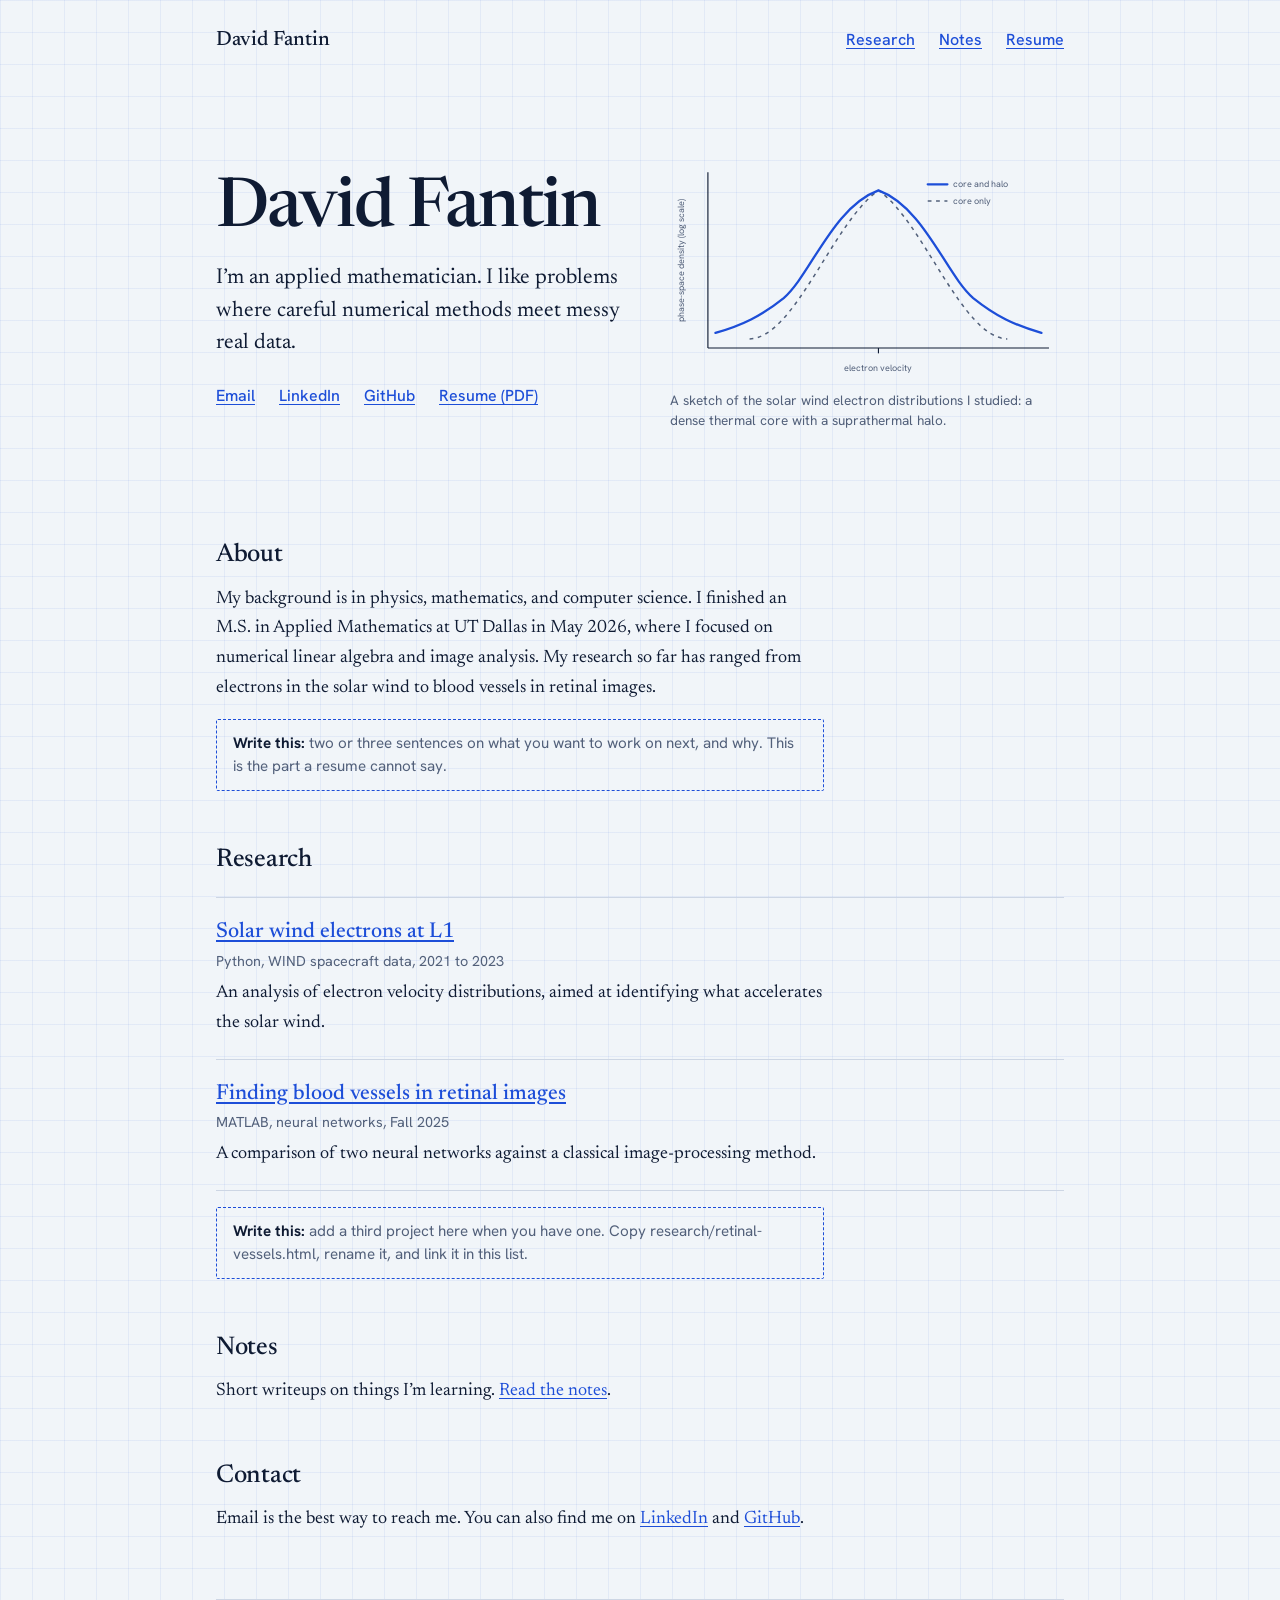
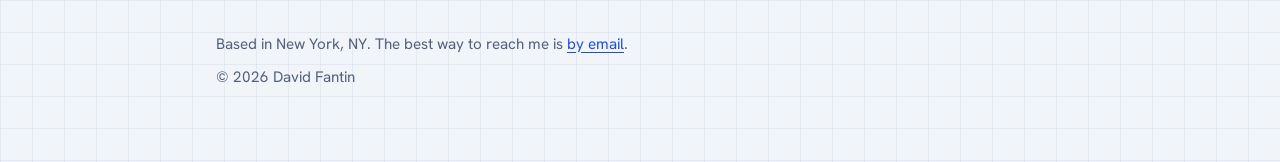
==== index.html @ 0c978fbd "Rebuild site with research pages and notes" ====
<!DOCTYPE html>
<html lang="en">
<head>
<meta charset="utf-8">
<meta name="viewport" content="width=device-width, initial-scale=1">
<title>David Fantin</title>
<meta name="description" content="David Fantin is an applied mathematician whose research covers space physics data, numerical methods, and image analysis.">
<link rel="preconnect" href="https://fonts.googleapis.com">
<link rel="preconnect" href="https://fonts.gstatic.com" crossorigin>
<link href="https://fonts.googleapis.com/css2?family=Hanken+Grotesk:wght@400;500;600&family=Newsreader:ital,opsz,wght@0,6..72,400;0,6..72,500;1,6..72,400&display=swap" rel="stylesheet">
<link rel="stylesheet" href="style.css">
</head>
<body>
<div class="wrap">
<header class="site-nav">
  <a class="name" href="index.html">David Fantin</a>
  <nav aria-label="Main"><ul>
    <li><a href="index.html#research">Research</a></li>
    <li><a href="notes/index.html">Notes</a></li>
    <li><a href="resume.pdf">Resume</a></li>
  </ul></nav>
</header>

<main>
<section class="hero">
  <div>
    <h1>David Fantin</h1>
    <p class="lead">I’m an applied mathematician. I like problems where careful numerical methods meet messy real data.</p>
    <ul class="links">
      <li><a href="mailto:davidfantin.2000@gmail.com">Email</a></li>
      <li><a href="https://linkedin.com/in/djfantin">LinkedIn</a></li>
      <li><a href="https://github.com/DavidFantin">GitHub</a></li>
      <li><a href="resume.pdf">Resume (PDF)</a></li>
    </ul>
  </div>
  <figure>
    <svg viewBox="0 0 520 300" role="img" aria-labelledby="plot-title">
      <title id="plot-title">Sketch of an electron velocity distribution with a narrow core and a wider halo</title>
      <line class="axis" x1="50" y1="256" x2="500" y2="256"/>
      <line class="axis" x1="50" y1="24" x2="50" y2="256"/>
      <line class="tick" x1="275" y1="256" x2="275" y2="263"/>
      <path class="ref" d="M105 244 C165 242 215 90 275 48 C335 90 385 242 445 244"/>
      <path class="curve" pathLength="1" d="M60 236 C95 226 120 214 150 190 C185 160 215 70 275 48 C335 70 365 160 400 190 C430 214 455 226 490 236"/>
      <line class="curve static" x1="340" y1="40" x2="366" y2="40"/>
      <text class="lbl" x="374" y="44">core and halo</text>
      <line class="ref" x1="340" y1="62" x2="366" y2="62"/>
      <text class="lbl" x="374" y="66">core only</text>
      <text class="lbl" x="275" y="286" text-anchor="middle">electron velocity</text>
      <text class="lbl" transform="translate(18 140) rotate(-90)" text-anchor="middle">phase-space density (log scale)</text>
    </svg>
    <figcaption>A sketch of the solar wind electron distributions I studied: a dense thermal core with a suprathermal halo.</figcaption>
  </figure>
</section>

<section id="about">
  <h2>About</h2>
  <p>My background is in physics, mathematics, and computer science. I finished an M.S. in Applied Mathematics at UT Dallas in May 2026, where I focused on numerical linear algebra and image analysis. My research so far has ranged from electrons in the solar wind to blood vessels in retinal images.</p>
  <div class="todo"><strong>Write this:</strong> two or three sentences on what you want to work on next, and why. This is the part a resume cannot say.</div>
</section>

<section id="research">
  <h2>Research</h2>
  <ul class="list">
    <li>
      <h3><a href="research/solar-wind.html">Solar wind electrons at L1</a></h3>
      <p class="small">Python, WIND spacecraft data, 2021 to 2023</p>
      <p>An analysis of electron velocity distributions, aimed at identifying what accelerates the solar wind.</p>
    </li>
    <li>
      <h3><a href="research/retinal-vessels.html">Finding blood vessels in retinal images</a></h3>
      <p class="small">MATLAB, neural networks, Fall 2025</p>
      <p>A comparison of two neural networks against a classical image-processing method.</p>
    </li>
  </ul>
  <div class="todo"><strong>Write this:</strong> add a third project here when you have one. Copy research/retinal-vessels.html, rename it, and link it in this list.</div>
</section>

<section id="notes">
  <h2>Notes</h2>
  <p>Short writeups on things I’m learning. <a href="notes/index.html">Read the notes</a>.</p>
</section>

<section id="contact">
  <h2>Contact</h2>
  <p>Email is the best way to reach me. You can also find me on <a href="https://linkedin.com/in/djfantin">LinkedIn</a> and <a href="https://github.com/DavidFantin">GitHub</a>.</p>
</section>
</main>
<footer>
  <p>Based in New York, NY. The best way to reach me is <a href="mailto:davidfantin.2000@gmail.com">by email</a>.</p>
  <p>© 2026 David Fantin</p>
</footer>
</div>
</body>
</html>
---- style.css ----
:root {
  --paper: #f1f5f9; --ink: #0f1b33; --muted: #52607a; --accent: #1d4ed8;
  --rule: #cdd6e4; --grid: rgba(29, 78, 216, 0.07);
  --serif: "Newsreader", Georgia, "Times New Roman", serif;
  --sans: "Hanken Grotesk", system-ui, -apple-system, "Segoe UI", sans-serif;
}
@media (prefers-color-scheme: dark) {
  :root { --paper: #0e1626; --ink: #e6ecf7; --muted: #9aa8c2; --accent: #7fa6ff; --rule: #26324a; --grid: rgba(127, 166, 255, 0.08); }
}
* { box-sizing: border-box; }
html { scroll-behavior: smooth; }
body {
  margin: 0; background-color: var(--paper);
  background-image: linear-gradient(var(--grid) 1px, transparent 1px), linear-gradient(90deg, var(--grid) 1px, transparent 1px);
  background-size: 32px 32px; color: var(--ink);
  font-family: var(--serif); font-size: 1.125rem; line-height: 1.65;
}
a { color: var(--accent); text-underline-offset: 3px; }
a:focus-visible { outline: 2px solid var(--accent); outline-offset: 3px; border-radius: 2px; }
.wrap { max-width: 56rem; margin: 0 auto; padding: 0 1.5rem; }

/* Navigation */
.site-nav { display: flex; justify-content: space-between; align-items: baseline; flex-wrap: wrap; gap: 0.5rem 1.5rem; padding: 1.5rem 0; font-family: var(--sans); font-weight: 500; font-size: 1rem; }
.site-nav .name { font-family: var(--serif); font-size: 1.3rem; color: var(--ink); text-decoration: none; }
.site-nav ul { display: flex; gap: 1.5rem; list-style: none; margin: 0; padding: 0; }
.site-nav a[aria-current="page"] { color: var(--ink); text-decoration-thickness: 2px; }

/* Typography */
h1 { margin: 0 0 1rem; font-weight: 500; font-size: clamp(2.4rem, 7vw, 4.25rem); line-height: 1.05; letter-spacing: -0.025em; }
h2 { margin: 3rem 0 0.5rem; font-weight: 500; font-size: 1.6rem; letter-spacing: -0.01em; }
h3 { margin: 0; font-weight: 500; font-size: 1.35rem; line-height: 1.35; }
p { margin: 0 0 1rem; max-width: 38rem; }
.lead { font-size: 1.35rem; line-height: 1.5; max-width: 34rem; }
.small { font-family: var(--sans); font-size: 0.9rem; color: var(--muted); }
.links { display: flex; flex-wrap: wrap; gap: 0.5rem 1.5rem; margin: 1.5rem 0 0; padding: 0; list-style: none; font-family: var(--sans); font-weight: 500; font-size: 1rem; }

/* Home hero */
.hero { display: grid; grid-template-columns: 1.05fr 1fr; gap: 2.5rem; align-items: center; padding: 3rem 0 2rem; }
figure { margin: 1.5rem 0; }
figcaption { font-family: var(--sans); font-size: 0.85rem; color: var(--muted); line-height: 1.5; margin-top: 0.5rem; max-width: 38rem; }
svg { width: 100%; height: auto; display: block; }
.axis, .tick { stroke: var(--ink); stroke-width: 1.5; }
.lbl { font-family: var(--sans); font-size: 12px; fill: var(--muted); }
.curve { fill: none; stroke: var(--accent); stroke-width: 3; stroke-linecap: round; stroke-dasharray: 1; stroke-dashoffset: 1; animation: draw 1.8s ease-out 0.3s forwards; }
.curve.static { animation: none; stroke-dasharray: none; stroke-dashoffset: 0; }
.ref { fill: none; stroke: var(--muted); stroke-width: 2; stroke-dasharray: 5 6; }
@keyframes draw { to { stroke-dashoffset: 0; } }
@media (prefers-reduced-motion: reduce) { .curve { animation: none; stroke-dashoffset: 0; } html { scroll-behavior: auto; } }

/* Lists of work */
.list { list-style: none; margin: 1rem 0 0; padding: 0; border-top: 1px solid var(--rule); }
.list li { padding: 1.25rem 0; border-bottom: 1px solid var(--rule); }
.list p { margin: 0.35rem 0 0; }
.list .small { margin: 0.15rem 0 0; }

/* Project pages */
.meta { margin: 1.5rem 0 0; border-top: 1px solid var(--rule); max-width: 38rem; }
.meta div { display: grid; grid-template-columns: 7rem 1fr; gap: 0 1rem; padding: 0.6rem 0; border-bottom: 1px solid var(--rule); }
.meta dt { font-family: var(--sans); font-size: 0.9rem; color: var(--muted); padding-top: 0.15rem; }
.meta dd { margin: 0; }
.todo { border: 1.5px dashed var(--accent); border-radius: 2px; padding: 0.75rem 1rem; margin: 1rem 0; max-width: 38rem; font-family: var(--sans); font-size: 0.95rem; color: var(--muted); line-height: 1.5; }
.todo strong { color: var(--ink); }
.todo.fig { min-height: 12rem; display: flex; align-items: center; justify-content: center; text-align: center; }

footer { margin-top: 4rem; border-top: 1px solid var(--rule); padding: 2rem 0 4rem; font-family: var(--sans); font-size: 0.95rem; color: var(--muted); }
footer p { margin: 0 0 0.5rem; }

@media (max-width: 760px) {
  .hero { grid-template-columns: 1fr; padding-top: 1.5rem; }
  .meta div { grid-template-columns: 1fr; }
}
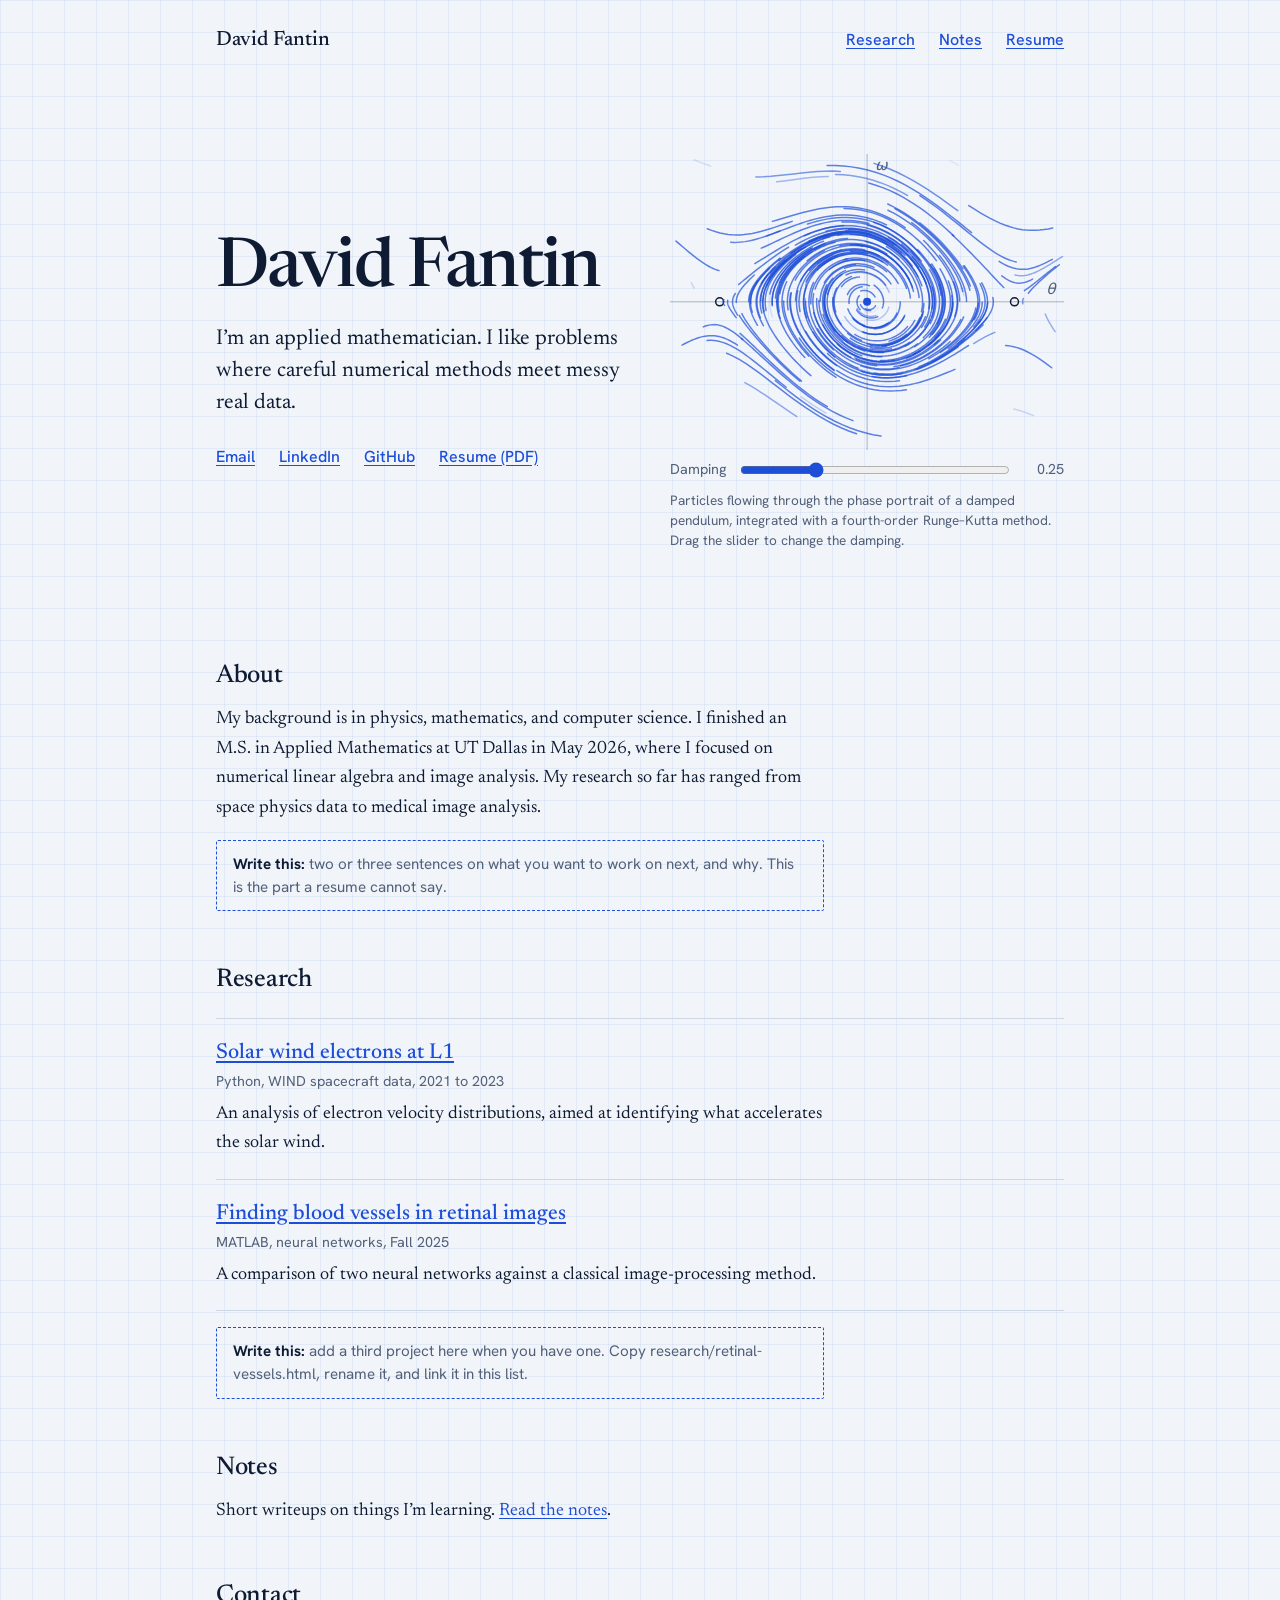
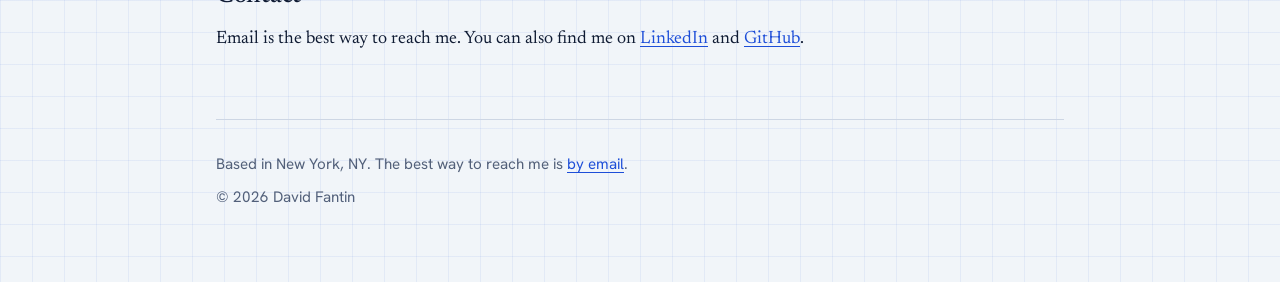
==== commit 17ad3324: "Replace visual" ====
--- a/index.html
+++ b/index.html
@@ -33,28 +33,16 @@
       <li><a href="resume.pdf">Resume (PDF)</a></li>
     </ul>
   </div>
-  <figure>
-    <svg viewBox="0 0 520 300" role="img" aria-labelledby="plot-title">
-      <title id="plot-title">Sketch of an electron velocity distribution with a narrow core and a wider halo</title>
-      <line class="axis" x1="50" y1="256" x2="500" y2="256"/>
-      <line class="axis" x1="50" y1="24" x2="50" y2="256"/>
-      <line class="tick" x1="275" y1="256" x2="275" y2="263"/>
-      <path class="ref" d="M105 244 C165 242 215 90 275 48 C335 90 385 242 445 244"/>
-      <path class="curve" pathLength="1" d="M60 236 C95 226 120 214 150 190 C185 160 215 70 275 48 C335 70 365 160 400 190 C430 214 455 226 490 236"/>
-      <line class="curve static" x1="340" y1="40" x2="366" y2="40"/>
-      <text class="lbl" x="374" y="44">core and halo</text>
-      <line class="ref" x1="340" y1="62" x2="366" y2="62"/>
-      <text class="lbl" x="374" y="66">core only</text>
-      <text class="lbl" x="275" y="286" text-anchor="middle">electron velocity</text>
-      <text class="lbl" transform="translate(18 140) rotate(-90)" text-anchor="middle">phase-space density (log scale)</text>
-    </svg>
-    <figcaption>A sketch of the solar wind electron distributions I studied: a dense thermal core with a suprathermal halo.</figcaption>
+  <figure class="viz">
+    <canvas id="flow" role="img" aria-label="Animated phase portrait of a damped pendulum: particles spiral toward stable equilibria and away from saddle points"></canvas>
+    <label class="ctrl" for="damp">Damping <input id="damp" type="range" min="0.05" max="0.8" step="0.01" value="0.25"> <output id="dampOut" for="damp">0.25</output></label>
+    <figcaption>Particles flowing through the phase portrait of a damped pendulum, integrated with a fourth-order Runge–Kutta method. Drag the slider to change the damping.</figcaption>
   </figure>
 </section>
 
 <section id="about">
   <h2>About</h2>
-  <p>My background is in physics, mathematics, and computer science. I finished an M.S. in Applied Mathematics at UT Dallas in May 2026, where I focused on numerical linear algebra and image analysis. My research so far has ranged from electrons in the solar wind to blood vessels in retinal images.</p>
+  <p>My background is in physics, mathematics, and computer science. I finished an M.S. in Applied Mathematics at UT Dallas in May 2026, where I focused on numerical linear algebra and image analysis. My research so far has ranged from space physics data to medical image analysis.</p>
   <div class="todo"><strong>Write this:</strong> two or three sentences on what you want to work on next, and why. This is the part a resume cannot say.</div>
 </section>
 
@@ -90,5 +78,139 @@
   <p>© 2026 David Fantin</p>
 </footer>
 </div>
+<script>
+(function () {
+  var cv = document.getElementById('flow');
+  if (!cv) return;
+  var ctx = cv.getContext('2d');
+  var slider = document.getElementById('damp');
+  var out = document.getElementById('dampOut');
+  var XR = 4.2, YR = 3.15, TRAIL = 26, N = 240;
+  var c = parseFloat(slider.value), W = 0, H = 0, colors = {}, ps = [];
+  var reduce = window.matchMedia('(prefers-reduced-motion: reduce)').matches;
+
+  function readColors() {
+    var s = getComputedStyle(document.documentElement);
+    colors = {
+      accent: s.getPropertyValue('--accent').trim(),
+      muted: s.getPropertyValue('--muted').trim(),
+      ink: s.getPropertyValue('--ink').trim(),
+      sans: s.getPropertyValue('--sans').trim()
+    };
+  }
+  function sx(x) { return (x + XR) / (2 * XR) * W; }
+  function sy(y) { return (YR - y) / (2 * YR) * H; }
+
+  // One fourth-order Runge-Kutta step for x' = y, y' = -sin(x) - c*y
+  function step(p, h) {
+    var x = p.x, y = p.y;
+    var k1x = y, k1y = -Math.sin(x) - c * y;
+    var k2x = y + h / 2 * k1y, k2y = -Math.sin(x + h / 2 * k1x) - c * (y + h / 2 * k1y);
+    var k3x = y + h / 2 * k2y, k3y = -Math.sin(x + h / 2 * k2x) - c * (y + h / 2 * k2y);
+    var k4x = y + h * k3y, k4y = -Math.sin(x + h * k3x) - c * (y + h * k3y);
+    p.x = x + h / 6 * (k1x + 2 * k2x + 2 * k3x + k4x);
+    p.y = y + h / 6 * (k1y + 2 * k2y + 2 * k3y + k4y);
+  }
+  function spawn(p) {
+    p.x = (Math.random() * 2 - 1) * XR;
+    p.y = (Math.random() * 2 - 1) * YR;
+    p.age = 0;
+    p.max = 150 + Math.random() * 150;
+    p.trail = [];
+    return p;
+  }
+  function drawAxes() {
+    ctx.globalAlpha = 0.45;
+    ctx.strokeStyle = colors.muted;
+    ctx.lineWidth = 1;
+    ctx.beginPath();
+    ctx.moveTo(0, sy(0)); ctx.lineTo(W, sy(0));
+    ctx.moveTo(sx(0), 0); ctx.lineTo(sx(0), H);
+    ctx.stroke();
+    ctx.globalAlpha = 1;
+    ctx.fillStyle = colors.muted;
+    ctx.font = 'italic 15px ' + colors.sans;
+    ctx.fillText('\u03B8', W - 18, sy(0) - 8);
+    ctx.fillText('\u03C9', sx(0) + 8, 16);
+    // equilibria: stable at theta = 0, saddles at theta = +/- pi
+    ctx.fillStyle = colors.accent;
+    ctx.beginPath(); ctx.arc(sx(0), sy(0), 4, 0, 6.2832); ctx.fill();
+    ctx.strokeStyle = colors.ink;
+    ctx.lineWidth = 1.5;
+    [-Math.PI, Math.PI].forEach(function (x) {
+      ctx.beginPath(); ctx.arc(sx(x), sy(0), 4, 0, 6.2832); ctx.stroke();
+    });
+  }
+  function strokeTrail(t, alpha) {
+    if (t.length < 2) return;
+    ctx.globalAlpha = alpha;
+    ctx.beginPath();
+    ctx.moveTo(t[0][0], t[0][1]);
+    for (var i = 1; i < t.length; i++) ctx.lineTo(t[i][0], t[i][1]);
+    ctx.stroke();
+  }
+  function frame() {
+    ctx.clearRect(0, 0, W, H);
+    drawAxes();
+    ctx.strokeStyle = colors.accent;
+    ctx.lineWidth = 1.5;
+    ctx.lineCap = 'round';
+    for (var i = 0; i < ps.length; i++) {
+      var p = ps[i];
+      step(p, 0.03); step(p, 0.03);
+      p.age++;
+      if (p.age > p.max || Math.abs(p.x) > XR || Math.abs(p.y) > YR) { spawn(p); continue; }
+      p.trail.push([sx(p.x), sy(p.y)]);
+      if (p.trail.length > TRAIL) p.trail.shift();
+      var fade = Math.min(1, p.age / 15, (p.max - p.age) / 15);
+      strokeTrail(p.trail, 0.7 * fade);
+    }
+    ctx.globalAlpha = 1;
+    requestAnimationFrame(frame);
+  }
+  function drawStatic() {
+    ctx.clearRect(0, 0, W, H);
+    drawAxes();
+    ctx.strokeStyle = colors.accent;
+    ctx.lineWidth = 1.5;
+    for (var i = 0; i < 9; i++) {
+      for (var j = 0; j < 5; j++) {
+        var p = { x: -XR + (i + 0.5) * (2 * XR / 9), y: -YR + (j + 0.5) * (2 * YR / 5) };
+        var t = [[sx(p.x), sy(p.y)]];
+        for (var k = 0; k < 220; k++) {
+          step(p, 0.04);
+          if (Math.abs(p.x) > XR || Math.abs(p.y) > YR) break;
+          t.push([sx(p.x), sy(p.y)]);
+        }
+        strokeTrail(t, 0.5);
+      }
+    }
+    ctx.globalAlpha = 1;
+  }
+  function resize() {
+    var r = cv.getBoundingClientRect(), dpr = window.devicePixelRatio || 1;
+    W = r.width; H = r.height;
+    cv.width = Math.round(W * dpr); cv.height = Math.round(H * dpr);
+    ctx.setTransform(dpr, 0, 0, dpr, 0, 0);
+    if (reduce) drawStatic();
+  }
+
+  slider.addEventListener('input', function () {
+    c = parseFloat(slider.value);
+    out.textContent = c.toFixed(2);
+    if (reduce) drawStatic();
+  });
+  window.matchMedia('(prefers-color-scheme: dark)').addEventListener('change', function () {
+    readColors();
+    if (reduce) drawStatic();
+  });
+
+  readColors();
+  for (var i = 0; i < N; i++) { var p = spawn({}); p.age = Math.random() * p.max; ps.push(p); }
+  if ('ResizeObserver' in window) new ResizeObserver(resize).observe(cv); else { resize(); window.addEventListener('resize', resize); }
+  resize();
+  if (!reduce) requestAnimationFrame(frame);
+})();
+</script>
 </body>
 </html>
--- a/style.css
+++ b/style.css
@@ -38,14 +38,13 @@
 .hero { display: grid; grid-template-columns: 1.05fr 1fr; gap: 2.5rem; align-items: center; padding: 3rem 0 2rem; }
 figure { margin: 1.5rem 0; }
 figcaption { font-family: var(--sans); font-size: 0.85rem; color: var(--muted); line-height: 1.5; margin-top: 0.5rem; max-width: 38rem; }
-svg { width: 100%; height: auto; display: block; }
-.axis, .tick { stroke: var(--ink); stroke-width: 1.5; }
-.lbl { font-family: var(--sans); font-size: 12px; fill: var(--muted); }
-.curve { fill: none; stroke: var(--accent); stroke-width: 3; stroke-linecap: round; stroke-dasharray: 1; stroke-dashoffset: 1; animation: draw 1.8s ease-out 0.3s forwards; }
-.curve.static { animation: none; stroke-dasharray: none; stroke-dashoffset: 0; }
-.ref { fill: none; stroke: var(--muted); stroke-width: 2; stroke-dasharray: 5 6; }
 @keyframes draw { to { stroke-dashoffset: 0; } }
-@media (prefers-reduced-motion: reduce) { .curve { animation: none; stroke-dashoffset: 0; } html { scroll-behavior: auto; } }
+@media (prefers-reduced-motion: reduce) { html { scroll-behavior: auto; } }
+
+.viz canvas { display: block; width: 100%; aspect-ratio: 4 / 3; }
+.ctrl { display: flex; align-items: center; gap: 0.75rem; margin-top: 0.5rem; font-family: var(--sans); font-size: 0.9rem; color: var(--muted); }
+.ctrl input { flex: 1; accent-color: var(--accent); }
+.ctrl output { min-width: 2.5rem; text-align: right; font-variant-numeric: tabular-nums; }
 
 /* Lists of work */
 .list { list-style: none; margin: 1rem 0 0; padding: 0; border-top: 1px solid var(--rule); }
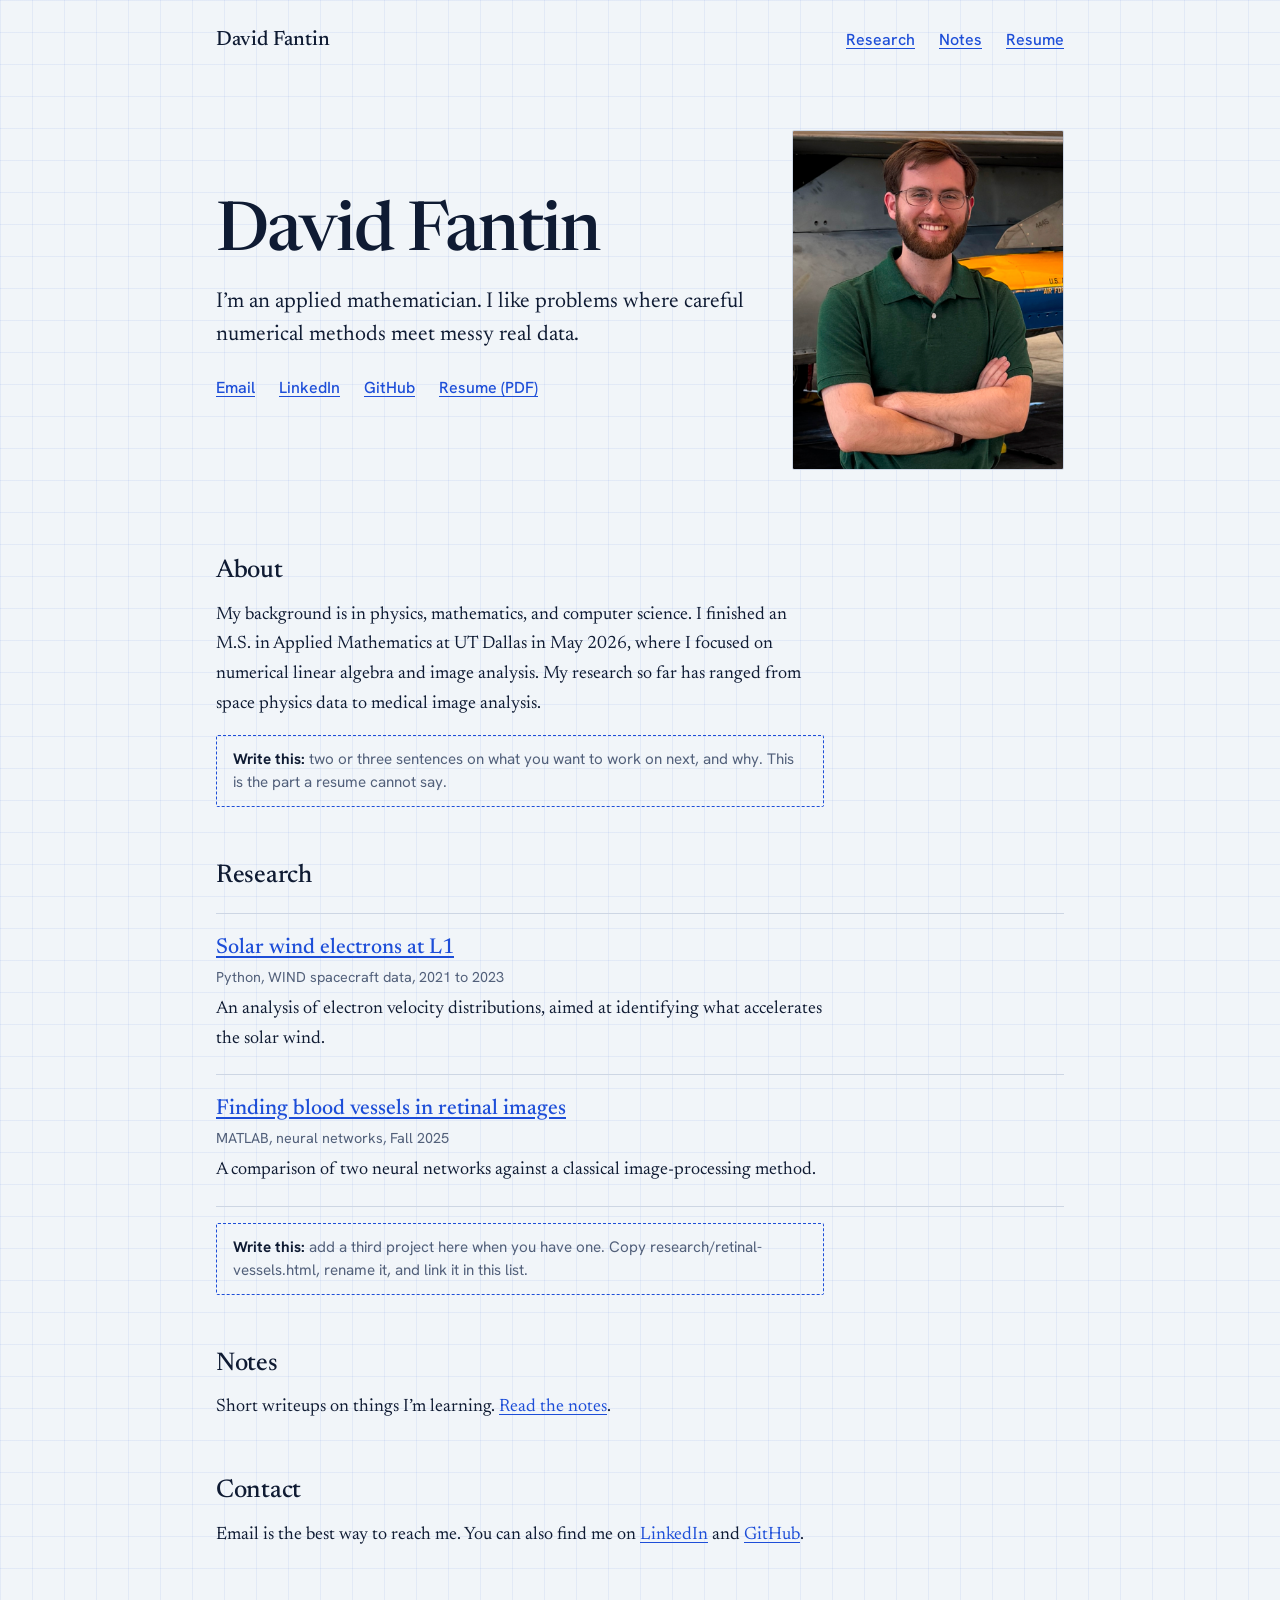
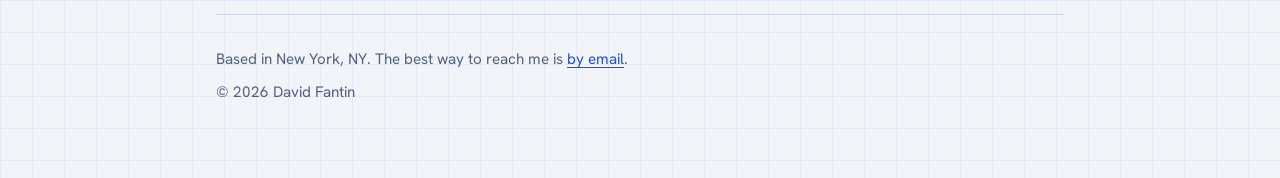
==== commit 84dfba50: "Add profile picture" ====
--- a/index.html
+++ b/index.html
@@ -33,11 +33,16 @@
       <li><a href="resume.pdf">Resume (PDF)</a></li>
     </ul>
   </div>
+  <img class="portrait" src="profile-pic.png" alt="Portrait of David Fantin">
+  <!-- OPTIONAL ANIMATION: to use it instead of the photo, delete the img above,
+       uncomment this figure, the script at the bottom of this file, and the
+       ".viz" and ".ctrl" rules in style.css.
   <figure class="viz">
     <canvas id="flow" role="img" aria-label="Animated phase portrait of a damped pendulum: particles spiral toward stable equilibria and away from saddle points"></canvas>
     <label class="ctrl" for="damp">Damping <input id="damp" type="range" min="0.05" max="0.8" step="0.01" value="0.25"> <output id="dampOut" for="damp">0.25</output></label>
     <figcaption>Particles flowing through the phase portrait of a damped pendulum, integrated with a fourth-order Runge–Kutta method. Drag the slider to change the damping.</figcaption>
   </figure>
+  -->
 </section>
 
 <section id="about">
@@ -78,6 +83,7 @@
   <p>© 2026 David Fantin</p>
 </footer>
 </div>
+<!-- OPTIONAL ANIMATION SCRIPT (see the note in the hero section). Uncomment to use.
 <script>
 (function () {
   var cv = document.getElementById('flow');
@@ -212,5 +218,6 @@
   if (!reduce) requestAnimationFrame(frame);
 })();
 </script>
+-->
 </body>
 </html>
--- a/style.css
+++ b/style.css
@@ -35,16 +35,22 @@
 .links { display: flex; flex-wrap: wrap; gap: 0.5rem 1.5rem; margin: 1.5rem 0 0; padding: 0; list-style: none; font-family: var(--sans); font-weight: 500; font-size: 1rem; }
 
 /* Home hero */
-.hero { display: grid; grid-template-columns: 1.05fr 1fr; gap: 2.5rem; align-items: center; padding: 3rem 0 2rem; }
+.hero { display: grid; grid-template-columns: 1fr 17rem; gap: 2.5rem; align-items: center; padding: 3rem 0 2rem; }
 figure { margin: 1.5rem 0; }
 figcaption { font-family: var(--sans); font-size: 0.85rem; color: var(--muted); line-height: 1.5; margin-top: 0.5rem; max-width: 38rem; }
 @keyframes draw { to { stroke-dashoffset: 0; } }
 @media (prefers-reduced-motion: reduce) { html { scroll-behavior: auto; } }
 
+
+.portrait { display: block; width: 100%; aspect-ratio: 4 / 5; object-fit: cover; border: 1px solid var(--rule); border-radius: 2px; }
+
+/* OPTIONAL ANIMATION STYLES: uncomment these if you switch from the photo to the animation.
+   Also change the .hero columns above to "1.05fr 1fr" so the canvas has room.
 .viz canvas { display: block; width: 100%; aspect-ratio: 4 / 3; }
 .ctrl { display: flex; align-items: center; gap: 0.75rem; margin-top: 0.5rem; font-family: var(--sans); font-size: 0.9rem; color: var(--muted); }
 .ctrl input { flex: 1; accent-color: var(--accent); }
 .ctrl output { min-width: 2.5rem; text-align: right; font-variant-numeric: tabular-nums; }
+*/
 
 /* Lists of work */
 .list { list-style: none; margin: 1rem 0 0; padding: 0; border-top: 1px solid var(--rule); }
@@ -66,5 +72,6 @@
 
 @media (max-width: 760px) {
   .hero { grid-template-columns: 1fr; padding-top: 1.5rem; }
+  .portrait { max-width: 14rem; }
   .meta div { grid-template-columns: 1fr; }
 }
